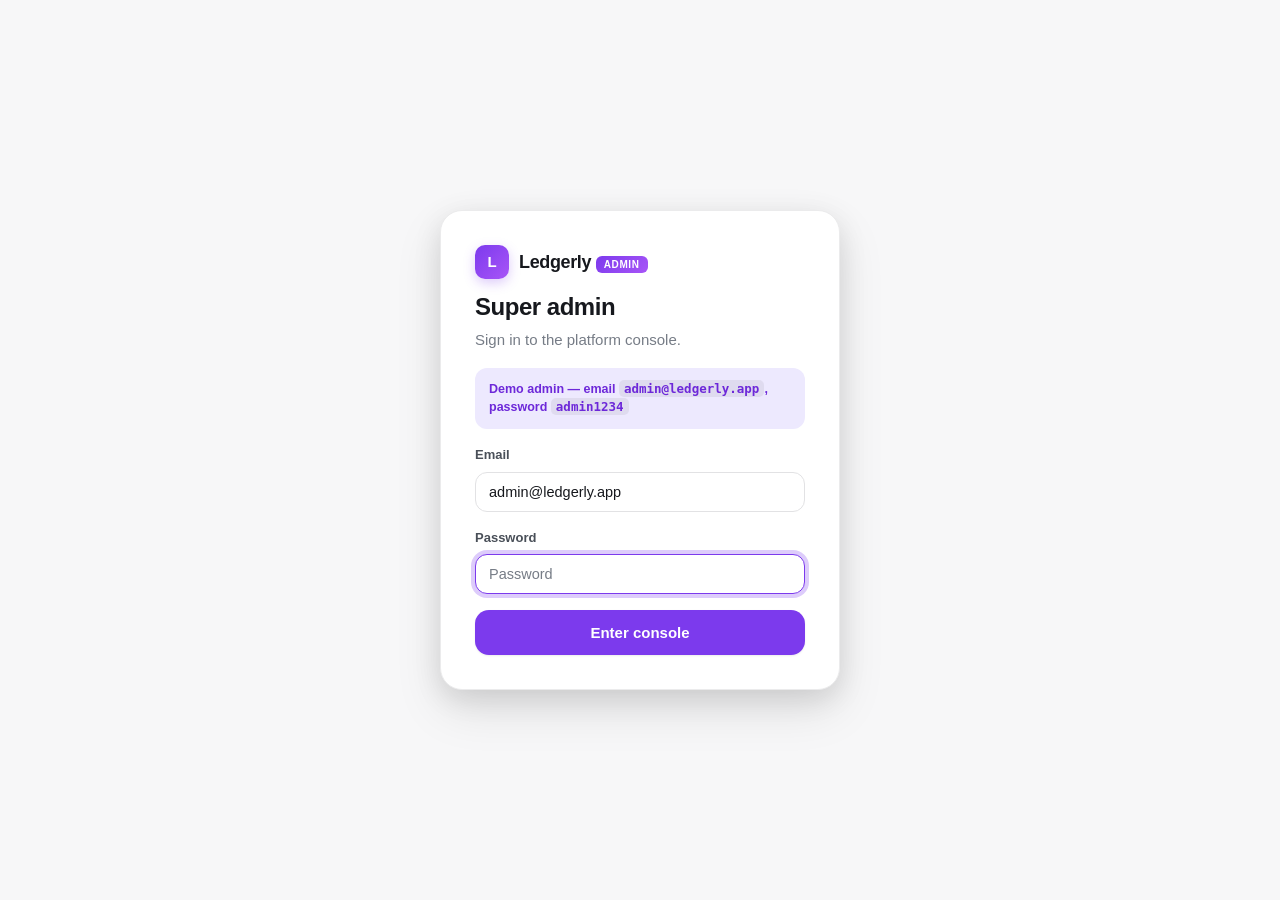
==== admin/index.html @ 5ab8bcf0 "Add subscription model, billing/payments and Super Admin console Full monetization + administration " ====
<!DOCTYPE html>
<html lang="en">
<head>
  <meta charset="UTF-8" />
  <meta name="viewport" content="width=device-width, initial-scale=1.0, viewport-fit=cover" />
  <title>Ledgerly — Admin Console</title>
  <meta name="theme-color" content="#7C3AED" />
  <meta name="robots" content="noindex" />
  <link rel="icon" href="../icons/icon.svg" type="image/svg+xml" />
  <link rel="stylesheet" href="../assets/css/app.css" />
  <link rel="stylesheet" href="../assets/css/admin.css" />
  <style>
    #splash { position: fixed; inset: 0; display: grid; place-items: center; background: var(--bg); z-index: 999; }
  </style>
</head>
<body>
  <div id="splash"><div class="spinner"></div></div>
  <div id="admin-root"></div>

  <script src="../assets/js/util.js"></script>
  <script src="../assets/js/db.js"></script>
  <script src="../assets/js/store.js"></script>
  <script src="../assets/js/billing.js"></script>
  <script src="../assets/js/charts.js"></script>
  <script src="../assets/js/admin.js"></script>
</body>
</html>
---- assets/css/app.css ----
/* ============================================================
   Ledgerly — app.css
   Design system + components. Airbnb-inspired: generous
   whitespace, soft shadows, rounded geometry, coral accent.
   Light + dark themes. Fully responsive.
   ============================================================ */

/* ---------- Tokens ---------- */
:root {
  --accent:        #FF385C;
  --accent-600:    #E01E45;
  --accent-700:    #C11338;
  --accent-soft:   #FFE8EC;
  --accent-glow:   rgba(255,56,92,0.28);

  --income:        #16A34A;
  --income-soft:   #DCFCE7;
  --expense:       #FF385C;
  --warn:          #D97706;
  --danger:        #DC2626;

  --bg:            #F7F7F8;
  --surface:       #FFFFFF;
  --surface-2:     #FBFBFC;
  --elevate:       #FFFFFF;
  --ink:           #16181D;
  --ink-2:         #494F58;
  --ink-3:         #767C86;
  --line:          #EBEBEC;
  --line-2:        #E2E2E4;
  --hover:         #F4F4F5;

  --radius-sm:     10px;
  --radius:        16px;
  --radius-lg:     22px;
  --radius-xl:     30px;

  --shadow-sm:     0 1px 2px rgba(0,0,0,.05), 0 1px 3px rgba(0,0,0,.04);
  --shadow:        0 2px 8px rgba(0,0,0,.06), 0 8px 24px rgba(0,0,0,.05);
  --shadow-lg:     0 8px 28px rgba(0,0,0,.10), 0 20px 48px rgba(0,0,0,.10);
  --shadow-pop:    0 12px 40px rgba(0,0,0,.16);

  --ff: -apple-system, BlinkMacSystemFont, 'Segoe UI', Roboto, 'Helvetica Neue', Arial, 'Inter', system-ui, sans-serif;
  --ease: cubic-bezier(.2,.8,.2,1);

  --sidebar-w: 252px;
}

:root[data-theme="dark"] {
  --accent:        #FF5A76;
  --accent-600:    #FF385C;
  --accent-soft:   #3A1720;
  --accent-glow:   rgba(255,90,118,0.30);
  --income:        #34D399;
  --income-soft:   #10291F;

  --bg:            #0E0F12;
  --surface:       #17191F;
  --surface-2:     #1C1F26;
  --elevate:       #1E2129;
  --ink:           #F3F4F6;
  --ink-2:         #B7BCC6;
  --ink-3:         #838A96;
  --line:          #262A32;
  --line-2:        #2E333C;
  --hover:         #22262E;

  --shadow-sm:     0 1px 2px rgba(0,0,0,.4);
  --shadow:        0 2px 10px rgba(0,0,0,.4), 0 12px 30px rgba(0,0,0,.35);
  --shadow-lg:     0 12px 40px rgba(0,0,0,.5);
  --shadow-pop:    0 16px 50px rgba(0,0,0,.6);
}

* , *::before, *::after { box-sizing: border-box; }
html, body { height: 100%; }
body {
  margin: 0; font-family: var(--ff); background: var(--bg); color: var(--ink);
  font-size: 15px; line-height: 1.5; -webkit-font-smoothing: antialiased;
  text-rendering: optimizeLegibility;
}
a { color: inherit; text-decoration: none; }
button { font-family: inherit; }
::selection { background: var(--accent-glow); }

/* Scrollbar */
*::-webkit-scrollbar { width: 10px; height: 10px; }
*::-webkit-scrollbar-thumb { background: var(--line-2); border-radius: 20px; border: 3px solid transparent; background-clip: content-box; }
*::-webkit-scrollbar-thumb:hover { background: var(--ink-3); background-clip: content-box; }

/* ---------- Buttons ---------- */
.btn {
  display: inline-flex; align-items: center; justify-content: center; gap: 8px;
  border: 1px solid transparent; border-radius: 12px; cursor: pointer;
  font-weight: 600; font-size: 14px; padding: 10px 16px; line-height: 1;
  transition: transform .12s var(--ease), background .16s, box-shadow .16s, border-color .16s, color .16s;
  white-space: nowrap; user-select: none;
}
.btn:active { transform: scale(.97); }
.btn--primary { background: var(--accent); color: #fff; box-shadow: 0 1px 2px rgba(0,0,0,.08); }
.btn--primary:hover { background: var(--accent-600); box-shadow: 0 6px 18px var(--accent-glow); }
.btn--ghost { background: transparent; color: var(--ink); border-color: var(--line-2); }
.btn--ghost:hover { background: var(--hover); border-color: var(--ink-3); }
.btn--subtle { background: var(--hover); color: var(--ink); }
.btn--subtle:hover { background: var(--line); }
.btn--danger { background: transparent; color: var(--danger); border-color: color-mix(in srgb, var(--danger) 40%, transparent); }
.btn--danger:hover { background: color-mix(in srgb, var(--danger) 10%, transparent); }
.btn--sm { padding: 7px 12px; font-size: 13px; border-radius: 10px; }
.btn--lg { padding: 14px 22px; font-size: 15px; border-radius: 14px; }
.btn--block { width: 100%; }
.btn--icon { padding: 9px; width: 38px; height: 38px; border-radius: 11px; }
.btn:disabled { opacity: .5; cursor: not-allowed; }

.iconbtn {
  display: inline-flex; align-items: center; justify-content: center;
  width: 38px; height: 38px; border-radius: 11px; border: 1px solid var(--line-2);
  background: var(--surface); color: var(--ink-2); cursor: pointer; transition: .15s var(--ease);
}
.iconbtn:hover { background: var(--hover); color: var(--ink); }

/* ---------- Forms ---------- */
.field { margin-bottom: 16px; }
.field > label, .lbl { display: block; font-size: 13px; font-weight: 600; color: var(--ink-2); margin-bottom: 7px; }
.input, .select, textarea.input {
  width: 100%; padding: 11px 13px; border: 1px solid var(--line-2); border-radius: 12px;
  background: var(--surface); color: var(--ink); font-size: 14.5px; font-family: inherit;
  transition: border-color .15s, box-shadow .15s; outline: none;
}
.input:focus, .select:focus, textarea.input:focus {
  border-color: var(--accent); box-shadow: 0 0 0 4px var(--accent-glow);
}
.input::placeholder { color: var(--ink-3); }
textarea.input { resize: vertical; min-height: 78px; }
.select {
  appearance: none; -webkit-appearance: none;
  background-image: url("data:image/svg+xml,%3Csvg xmlns='http://www.w3.org/2000/svg' width='12' height='8' viewBox='0 0 12 8'%3E%3Cpath d='M1 1l5 5 5-5' stroke='%23767C86' stroke-width='1.8' fill='none' stroke-linecap='round'/%3E%3C/svg%3E");
  background-repeat: no-repeat; background-position: right 14px center; padding-right: 36px;
}
.input-group { position: relative; }
.input-group .prefix { position: absolute; left: 13px; top: 50%; transform: translateY(-50%); color: var(--ink-3); font-weight: 600; pointer-events: none; }
.input-group .input { padding-left: 30px; }
.hint { font-size: 12.5px; color: var(--ink-3); margin-top: 6px; }
.field-err { color: var(--danger); font-size: 12.5px; margin-top: 6px; }
.grid-2 { display: grid; grid-template-columns: 1fr 1fr; gap: 14px; }
.grid-3 { display: grid; grid-template-columns: 1fr 1fr 1fr; gap: 14px; }

/* Segmented control */
.segment { display: inline-flex; background: var(--hover); border-radius: 12px; padding: 4px; gap: 4px; }
.segment button {
  border: 0; background: transparent; color: var(--ink-2); font-weight: 600; font-size: 13.5px;
  padding: 8px 16px; border-radius: 9px; cursor: pointer; transition: .15s var(--ease);
}
.segment button.is-active { background: var(--surface); color: var(--ink); box-shadow: var(--shadow-sm); }

/* Toggle */
.toggle { position: relative; width: 44px; height: 26px; flex: none; }
.toggle input { opacity: 0; width: 100%; height: 100%; margin: 0; cursor: pointer; }
.toggle .track { position: absolute; inset: 0; background: var(--line-2); border-radius: 20px; transition: .2s; pointer-events: none; }
.toggle .knob { position: absolute; top: 3px; left: 3px; width: 20px; height: 20px; background: #fff; border-radius: 50%; transition: .2s var(--ease); box-shadow: 0 1px 3px rgba(0,0,0,.25); pointer-events: none; }
.toggle input:checked ~ .track { background: var(--accent); }
.toggle input:checked ~ .knob { transform: translateX(18px); }

/* Chips */
.chip {
  display: inline-flex; align-items: center; gap: 6px; padding: 5px 11px; border-radius: 999px;
  background: var(--hover); font-size: 12.5px; font-weight: 600; color: var(--ink-2);
}
.chip--accent { background: var(--accent-soft); color: var(--accent-600); }
.chip--income { background: var(--income-soft); color: var(--income); }
.chip--sm { padding: 3px 8px; font-size: 11.5px; }

/* ---------- Cards ---------- */
.card {
  background: var(--surface); border: 1px solid var(--line); border-radius: var(--radius);
  box-shadow: var(--shadow-sm);
}
.card--pad { padding: 20px; }
.card__head { display: flex; align-items: center; justify-content: space-between; margin-bottom: 16px; gap: 12px; }
.card__title { font-size: 15px; font-weight: 700; letter-spacing: -.01em; }
.card__sub { font-size: 12.5px; color: var(--ink-3); font-weight: 500; }

/* ---------- App shell ---------- */
.app { display: grid; grid-template-columns: var(--sidebar-w) 1fr; min-height: 100vh; }
.sidebar {
  position: sticky; top: 0; height: 100vh; background: var(--surface);
  border-right: 1px solid var(--line); display: flex; flex-direction: column;
  padding: 18px 14px; gap: 4px; z-index: 40;
}
.brand { display: flex; align-items: center; gap: 10px; padding: 6px 8px 16px; }
.brand__logo {
  width: 34px; height: 34px; border-radius: 10px; background: linear-gradient(135deg, var(--accent), #FF7A5C);
  display: grid; place-items: center; color: #fff; font-weight: 800; box-shadow: 0 4px 12px var(--accent-glow);
}
.brand__name { font-weight: 800; font-size: 18px; letter-spacing: -.02em; }

.ws-switch {
  display: flex; align-items: center; gap: 10px; padding: 9px 10px; border-radius: 12px;
  border: 1px solid var(--line-2); background: var(--surface-2); cursor: pointer; margin-bottom: 8px;
  transition: .15s;
}
.ws-switch:hover { background: var(--hover); }
.ws-switch__ava { width: 30px; height: 30px; border-radius: 8px; background: var(--accent-soft); color: var(--accent-600); display: grid; place-items: center; font-weight: 800; font-size: 13px; flex: none; }
.ws-switch__name { font-weight: 700; font-size: 13.5px; overflow: hidden; text-overflow: ellipsis; white-space: nowrap; }
.ws-switch__meta { font-size: 11.5px; color: var(--ink-3); }

.nav { display: flex; flex-direction: column; gap: 2px; margin-top: 6px; }
.nav__section { font-size: 11px; font-weight: 700; text-transform: uppercase; letter-spacing: .07em; color: var(--ink-3); padding: 14px 10px 6px; }
.nav__item {
  display: flex; align-items: center; gap: 11px; padding: 9px 11px; border-radius: 11px;
  color: var(--ink-2); font-weight: 600; font-size: 14px; cursor: pointer; transition: .13s var(--ease);
  position: relative;
}
.nav__item:hover { background: var(--hover); color: var(--ink); }
.nav__item.is-active { background: var(--accent-soft); color: var(--accent-600); }
.nav__item .ic { width: 20px; text-align: center; font-size: 17px; flex: none; }
.nav__badge { margin-left: auto; background: var(--accent); color: #fff; font-size: 11px; font-weight: 700; border-radius: 999px; padding: 1px 7px; }
.nav__spacer { flex: 1; }

.user-card {
  display: flex; align-items: center; gap: 10px; padding: 9px 10px; border-radius: 12px;
  border: 1px solid var(--line); margin-top: 6px; cursor: pointer;
}
.user-card:hover { background: var(--hover); }
.ava { width: 32px; height: 32px; border-radius: 50%; background: linear-gradient(135deg,#6366F1,#EC4899); color: #fff; display: grid; place-items: center; font-weight: 700; font-size: 13px; flex: none; }

/* Main */
.main { min-width: 0; display: flex; flex-direction: column; }
.topbar {
  position: sticky; top: 0; z-index: 30; background: color-mix(in srgb, var(--bg) 82%, transparent);
  backdrop-filter: saturate(1.4) blur(12px); -webkit-backdrop-filter: saturate(1.4) blur(12px);
  border-bottom: 1px solid var(--line); padding: 14px 26px;
  display: flex; align-items: center; gap: 16px;
}
.topbar__title { font-size: 21px; font-weight: 800; letter-spacing: -.02em; }
.topbar__sub { font-size: 13px; color: var(--ink-3); margin-top: 1px; }
.topbar__spacer { flex: 1; }
.hamburger { display: none; }

.content { padding: 26px; max-width: 1240px; width: 100%; margin: 0 auto; }
.page-enter { animation: pageIn .4s var(--ease) both; }
@keyframes pageIn { from { opacity: 0; transform: translateY(8px); } to { opacity: 1; transform: none; } }

/* ---------- Stat cards ---------- */
.stats { display: grid; grid-template-columns: repeat(4, 1fr); gap: 16px; }
.stat {
  background: var(--surface); border: 1px solid var(--line); border-radius: var(--radius);
  padding: 18px; box-shadow: var(--shadow-sm); position: relative; overflow: hidden;
}
.stat__ic { width: 40px; height: 40px; border-radius: 11px; display: grid; place-items: center; font-size: 20px; margin-bottom: 14px; }
.stat__label { font-size: 12.5px; color: var(--ink-3); font-weight: 600; }
.stat__value { font-size: 26px; font-weight: 800; letter-spacing: -.02em; margin-top: 3px; }
.stat__delta { font-size: 12.5px; font-weight: 600; margin-top: 8px; display: inline-flex; align-items: center; gap: 4px; }
.stat__delta--up { color: var(--income); }
.stat__delta--down { color: var(--danger); }
.delta-neutral { color: var(--ink-3); }

/* ---------- Layout grids ---------- */
.dash-grid { display: grid; grid-template-columns: 1fr 340px; gap: 16px; margin-top: 16px; }
.dash-grid--full { grid-template-columns: 1fr; }
.two-col { display: grid; grid-template-columns: 1fr 1fr; gap: 16px; }
.stack { display: flex; flex-direction: column; gap: 16px; }

/* ---------- Transactions list ---------- */
.txn-row {
  display: grid; grid-template-columns: 42px 1fr auto; align-items: center; gap: 14px;
  padding: 13px 8px; border-radius: 12px; cursor: pointer; transition: background .12s;
}
.txn-row:hover { background: var(--hover); }
.txn-ic { width: 42px; height: 42px; border-radius: 12px; display: grid; place-items: center; font-size: 19px; flex: none; }
.txn-main { min-width: 0; }
.txn-vendor { font-weight: 650; font-size: 14.5px; overflow: hidden; text-overflow: ellipsis; white-space: nowrap; }
.txn-meta { font-size: 12.5px; color: var(--ink-3); display: flex; gap: 8px; align-items: center; margin-top: 2px; }
.txn-dot { width: 3px; height: 3px; border-radius: 50%; background: var(--ink-3); }
.txn-amt { font-weight: 750; font-size: 15px; text-align: right; white-space: nowrap; }
.txn-amt--income { color: var(--income); }
.txn-sub { font-size: 11.5px; color: var(--ink-3); text-align: right; margin-top: 1px; }
.list-divider { height: 1px; background: var(--line); margin: 0 8px; }
.day-header { font-size: 12.5px; font-weight: 700; color: var(--ink-3); padding: 16px 8px 6px; text-transform: uppercase; letter-spacing: .04em; display:flex; justify-content: space-between; }

/* Category legend */
.legend { display: flex; flex-direction: column; gap: 3px; margin-top: 8px; }
.legend__item { display: flex; align-items: center; gap: 10px; padding: 7px 6px; border-radius: 9px; font-size: 13.5px; transition: background .12s; }
.legend__item:hover { background: var(--hover); }
.legend__swatch { width: 10px; height: 10px; border-radius: 3px; flex: none; }
.legend__name { flex: 1; overflow: hidden; text-overflow: ellipsis; white-space: nowrap; font-weight: 600; }
.legend__val { font-weight: 700; }
.legend__pct { font-size: 11.5px; color: var(--ink-3); width: 42px; text-align: right; }

/* Budget bars */
.budget-item { padding: 12px 0; }
.budget-item + .budget-item { border-top: 1px solid var(--line); }
.budget-top { display: flex; align-items: center; justify-content: space-between; margin-bottom: 8px; }
.budget-name { font-weight: 650; font-size: 14px; display: flex; align-items: center; gap: 8px; }
.progress { height: 8px; border-radius: 20px; background: var(--hover); overflow: hidden; }
.progress__bar { height: 100%; border-radius: 20px; transition: width .5s var(--ease); }
.progress__bar--over { background: var(--danger) !important; }

/* ---------- Charts ---------- */
.chart { display: block; overflow: visible; }
.chart .grid { stroke: var(--line); stroke-width: 1; }
.chart .axis { fill: var(--ink-3); font-size: 10.5px; font-weight: 600; }
.chart .axis--x { font-size: 10.5px; }
.donut__seg { transition: opacity .18s, transform .18s var(--ease); transform-origin: center; cursor: pointer; }
.donut__seg:hover { opacity: .82; }
.donut__center { fill: var(--ink); font-size: 22px; font-weight: 800; }
.donut__sub { fill: var(--ink-3); font-size: 11px; font-weight: 600; }
.bar { transition: opacity .15s; }
.bar--income { fill: var(--income); }
.bar--expense { fill: var(--accent); }
.bar:hover { opacity: .8; }
.area__line { stroke: var(--accent); stroke-width: 2.5; stroke-linecap: round; stroke-linejoin: round; }
.spark__line { stroke-width: 2; stroke-linecap: round; stroke-linejoin: round; fill: none; }
.chart-legend { display: flex; gap: 16px; justify-content: center; margin-top: 8px; font-size: 12.5px; color: var(--ink-2); font-weight: 600; }
.chart-legend span { display: inline-flex; align-items: center; gap: 6px; }
.dotm { width: 9px; height: 9px; border-radius: 3px; }

/* ---------- Table ---------- */
.tbl-wrap { overflow-x: auto; }
table.tbl { width: 100%; border-collapse: collapse; font-size: 14px; }
table.tbl th { text-align: left; font-size: 12px; text-transform: uppercase; letter-spacing: .04em; color: var(--ink-3); font-weight: 700; padding: 10px 12px; border-bottom: 1px solid var(--line-2); white-space: nowrap; }
table.tbl td { padding: 12px; border-bottom: 1px solid var(--line); }
table.tbl tr:hover td { background: var(--hover); }
table.tbl .num { text-align: right; font-variant-numeric: tabular-nums; font-weight: 650; }

/* ---------- Modal ---------- */
.modal-overlay {
  position: fixed; inset: 0; background: rgba(10,12,16,.44); backdrop-filter: blur(3px);
  display: flex; align-items: center; justify-content: center; z-index: 100; padding: 20px;
  opacity: 0; transition: opacity .2s;
}
.modal-overlay.is-open { opacity: 1; }
.modal {
  background: var(--surface); border-radius: var(--radius-lg); width: 100%; max-width: 520px;
  max-height: 92vh; overflow-y: auto; box-shadow: var(--shadow-pop); border: 1px solid var(--line);
  transform: translateY(14px) scale(.98); transition: transform .24s var(--ease);
}
.modal-overlay.is-open .modal { transform: none; }
.modal--wide { max-width: 720px; }
.modal__head { display: flex; align-items: center; justify-content: space-between; padding: 20px 22px; border-bottom: 1px solid var(--line); position: sticky; top: 0; background: var(--surface); z-index: 2; border-radius: var(--radius-lg) var(--radius-lg) 0 0; }
.modal__title { font-size: 18px; font-weight: 800; letter-spacing: -.01em; }
.modal__body { padding: 22px; }
.modal__foot { padding: 16px 22px; border-top: 1px solid var(--line); display: flex; gap: 10px; justify-content: flex-end; position: sticky; bottom: 0; background: var(--surface); border-radius: 0 0 var(--radius-lg) var(--radius-lg); }
.modal__x { border: 0; background: var(--hover); width: 34px; height: 34px; border-radius: 10px; cursor: pointer; color: var(--ink-2); font-size: 18px; display: grid; place-items: center; }
.modal__x:hover { background: var(--line); }

/* ---------- Category / icon picker ---------- */
.cat-picker { display: grid; grid-template-columns: repeat(auto-fill, minmax(84px, 1fr)); gap: 8px; max-height: 240px; overflow-y: auto; padding: 2px; }
.cat-opt { display: flex; flex-direction: column; align-items: center; gap: 6px; padding: 10px 6px; border-radius: 12px; border: 1.5px solid var(--line-2); cursor: pointer; transition: .13s; text-align: center; }
.cat-opt:hover { border-color: var(--ink-3); background: var(--hover); }
.cat-opt.is-sel { border-color: var(--accent); background: var(--accent-soft); }
.cat-opt__ic { font-size: 22px; }
.cat-opt__name { font-size: 11px; font-weight: 600; color: var(--ink-2); line-height: 1.2; }
.icon-grid { display: grid; grid-template-columns: repeat(8, 1fr); gap: 6px; }
.icon-grid button { border: 1.5px solid transparent; background: var(--hover); border-radius: 10px; font-size: 20px; padding: 8px; cursor: pointer; }
.icon-grid button.is-sel { border-color: var(--accent); background: var(--accent-soft); }
.color-grid { display: flex; flex-wrap: wrap; gap: 8px; }
.color-dot { width: 30px; height: 30px; border-radius: 9px; cursor: pointer; border: 2px solid transparent; }
.color-dot.is-sel { border-color: var(--ink); box-shadow: 0 0 0 2px var(--surface) inset; }

/* Receipt drop */
.drop {
  border: 2px dashed var(--line-2); border-radius: 14px; padding: 22px; text-align: center;
  cursor: pointer; transition: .15s; color: var(--ink-3);
}
.drop:hover, .drop.is-drag { border-color: var(--accent); background: var(--accent-soft); color: var(--accent-600); }
.receipt-thumb { position: relative; border-radius: 12px; overflow: hidden; border: 1px solid var(--line); }
.receipt-thumb img { display: block; width: 100%; max-height: 260px; object-fit: contain; background: var(--surface-2); }
.receipt-thumb .rm { position: absolute; top: 8px; right: 8px; background: rgba(0,0,0,.6); color: #fff; border: 0; border-radius: 8px; width: 30px; height: 30px; cursor: pointer; }

/* ---------- Empty / misc ---------- */
.empty { text-align: center; padding: 48px 20px; color: var(--ink-3); }
.empty__ic { font-size: 46px; margin-bottom: 12px; }
.empty__title { font-size: 16px; font-weight: 700; color: var(--ink-2); margin-bottom: 6px; }
.muted { color: var(--ink-3); }
.tabular { font-variant-numeric: tabular-nums; }
.row { display: flex; align-items: center; gap: 10px; }
.wrap { flex-wrap: wrap; }
.spacer { flex: 1; }
.pill-tabs { display: flex; gap: 4px; flex-wrap: wrap; }

/* Filter bar */
.filterbar { display: flex; gap: 10px; align-items: center; flex-wrap: wrap; margin-bottom: 16px; }
.filterbar .input, .filterbar .select { width: auto; }
.search-input { position: relative; flex: 1; min-width: 180px; }
.search-input .input { padding-left: 38px; }
.search-input .si { position: absolute; left: 13px; top: 50%; transform: translateY(-50%); color: var(--ink-3); }

/* Toasts */
.toast-wrap { position: fixed; bottom: 22px; left: 50%; transform: translateX(-50%); z-index: 200; display: flex; flex-direction: column; gap: 10px; align-items: center; }
.toast {
  display: flex; align-items: center; gap: 10px; background: var(--ink); color: #fff;
  padding: 12px 18px; border-radius: 12px; box-shadow: var(--shadow-lg); font-weight: 600; font-size: 13.5px;
  opacity: 0; transform: translateY(12px); transition: .3s var(--ease); max-width: 90vw;
}
.toast.is-in { opacity: 1; transform: none; }
.toast__dot { width: 8px; height: 8px; border-radius: 50%; background: var(--income); flex: none; }
.toast--error .toast__dot { background: var(--danger); }
.toast--info .toast__dot { background: var(--accent); }

/* FAB (mobile add) */
.fab {
  display: none; position: fixed; bottom: 22px; right: 22px; z-index: 45;
  width: 58px; height: 58px; border-radius: 50%; background: var(--accent); color: #fff; border: 0;
  font-size: 28px; box-shadow: 0 10px 30px var(--accent-glow); cursor: pointer;
}

/* Dropdown menu */
.menu { position: absolute; background: var(--surface); border: 1px solid var(--line); border-radius: 14px; box-shadow: var(--shadow-pop); padding: 6px; min-width: 200px; z-index: 120; }
.menu__item { display: flex; align-items: center; gap: 10px; padding: 9px 11px; border-radius: 9px; cursor: pointer; font-size: 14px; font-weight: 600; color: var(--ink-2); }
.menu__item:hover { background: var(--hover); color: var(--ink); }
.menu__sep { height: 1px; background: var(--line); margin: 5px 6px; }

/* Loading */
.spinner { width: 22px; height: 22px; border: 2.5px solid var(--line-2); border-top-color: var(--accent); border-radius: 50%; animation: spin .7s linear infinite; }
@keyframes spin { to { transform: rotate(360deg); } }
.loading-screen { position: fixed; inset: 0; display: grid; place-items: center; background: var(--bg); z-index: 500; }

/* ---------- Responsive ---------- */
@media (max-width: 960px) {
  .app { grid-template-columns: 1fr; }
  .sidebar {
    position: fixed; top: 0; left: 0; width: 280px; transform: translateX(-100%);
    transition: transform .28s var(--ease); box-shadow: var(--shadow-lg);
  }
  .sidebar.is-open { transform: none; }
  .scrim { display: none; position: fixed; inset: 0; background: rgba(0,0,0,.4); z-index: 39; }
  .scrim.is-open { display: block; }
  .hamburger { display: inline-flex; }
  .fab { display: grid; place-items: center; }
  .dash-grid { grid-template-columns: 1fr; }
  .stats { grid-template-columns: 1fr 1fr; }
  .two-col { grid-template-columns: 1fr; }
}
@media (max-width: 620px) {
  .content { padding: 16px; }
  .topbar { padding: 12px 16px; }
  .topbar__title { font-size: 18px; }
  .stats { grid-template-columns: 1fr 1fr; gap: 12px; }
  .stat__value { font-size: 22px; }
  .grid-2, .grid-3 { grid-template-columns: 1fr; }
  .modal__foot { flex-direction: column-reverse; }
  .modal__foot .btn { width: 100%; }
  .hide-sm { display: none !important; }
}
/* ---------- Auth ---------- */
.auth { display: grid; grid-template-columns: 1fr 1fr; min-height: 100vh; }
.auth__aside {
  background: linear-gradient(150deg, #FF385C 0%, #E01E45 42%, #B01238 100%);
  color: #fff; padding: 48px 56px; display: flex; flex-direction: column; position: relative; overflow: hidden;
}
.auth__aside::before { content: ''; position: absolute; width: 460px; height: 460px; border-radius: 50%; background: rgba(255,255,255,.10); top: -140px; right: -140px; }
.auth__aside::after { content: ''; position: absolute; width: 320px; height: 320px; border-radius: 50%; background: rgba(255,255,255,.08); bottom: -120px; left: -80px; }
.auth__brand { display: flex; align-items: center; gap: 12px; font-size: 22px; font-weight: 800; letter-spacing: -.02em; position: relative; z-index: 1; }
.auth__brand .brand__logo { background: rgba(255,255,255,.2); box-shadow: none; }
.auth__pitch { margin-top: auto; margin-bottom: auto; position: relative; z-index: 1; }
.auth__pitch h1 { font-size: 40px; line-height: 1.1; font-weight: 800; letter-spacing: -.03em; }
.auth__pitch p { font-size: 16px; margin-top: 18px; max-width: 420px; color: rgba(255,255,255,.9); line-height: 1.55; }
.auth__feats { list-style: none; padding: 0; margin: 28px 0 0; display: flex; flex-direction: column; gap: 12px; }
.auth__feats li { font-size: 15.5px; font-weight: 600; }
.auth__foot { position: relative; z-index: 1; font-size: 13px; color: rgba(255,255,255,.75); }
.auth__main { display: grid; place-items: center; padding: 40px 24px; position: relative; background: var(--bg); }
.auth__box { width: 100%; max-width: 400px; }
.auth__box h2 { font-size: 27px; font-weight: 800; letter-spacing: -.02em; }
.auth__alt { text-align: center; margin-top: 20px; font-size: 14px; color: var(--ink-3); }
.auth__alt a { color: var(--accent); font-weight: 700; }
@media (max-width: 900px) { .auth { grid-template-columns: 1fr; } .auth__aside { display: none; } }

@media print {
  .sidebar, .topbar, .fab, .no-print { display: none !important; }
  .app { display: block; }
  .content { max-width: none; padding: 0; }
  body { background: #fff; }
  .card { box-shadow: none; border-color: #ddd; break-inside: avoid; }
}
---- assets/css/admin.css ----
/* ============================================================
   Ledgerly — admin.css
   Super Admin console. Reuses app.css; re-themes to purple and
   adds a few admin-only bits.
   ============================================================ */
:root {
  --accent:#7C3AED; --accent-600:#6D28D9; --accent-700:#5B21B6;
  --accent-soft:#EDE9FE; --accent-glow:rgba(124,58,237,.26);
}
:root[data-theme="dark"] {
  --accent:#A78BFA; --accent-600:#8B5CF6; --accent-soft:#2A2140; --accent-glow:rgba(167,139,250,.3);
}
.brand__logo { background: linear-gradient(135deg,#7C3AED,#A855F7) !important; box-shadow: 0 4px 12px var(--accent-glow) !important; }
.admin-tag { font-size:10px; font-weight:800; letter-spacing:.06em; text-transform:uppercase; color:#fff; background:linear-gradient(135deg,#7C3AED,#A855F7); padding:3px 8px; border-radius:6px; }

/* status pills */
.pill { display:inline-flex; align-items:center; gap:6px; padding:3px 10px; border-radius:999px; font-size:12px; font-weight:700; }
.pill--green { background:var(--income-soft); color:var(--income); }
.pill--amber { background:#FEF3C7; color:#B45309; }
.pill--red { background:#FEE2E2; color:#DC2626; }
.pill--grey { background:var(--hover); color:var(--ink-3); }
.pill--purple { background:var(--accent-soft); color:var(--accent-600); }
:root[data-theme="dark"] .pill--amber { background:#3A2E14; color:#FCD34D; }
:root[data-theme="dark"] .pill--red { background:#3A1A1A; color:#F87171; }

.admin-login { min-height:100vh; display:grid; place-items:center; padding:24px; }
.admin-login__box { width:100%; max-width:400px; background:var(--surface); border:1px solid var(--line); border-radius:22px; padding:34px; box-shadow:var(--shadow-lg); }
.admin-login__box h2 { margin:0; font-size:24px; font-weight:850; letter-spacing:-.02em; }
.cred-hint { background:var(--accent-soft); color:var(--accent-600); border-radius:12px; padding:12px 14px; font-size:12.5px; margin:16px 0; font-weight:600; }
.cred-hint code { background:rgba(0,0,0,.06); padding:1px 5px; border-radius:5px; }

.row-actions { display:flex; gap:6px; justify-content:flex-end; flex-wrap:wrap; }
table.tbl td .ava { width:30px; height:30px; font-size:12px; }
.kv { display:flex; justify-content:space-between; padding:8px 0; border-bottom:1px solid var(--line); font-size:14px; }
.kv:last-child { border-bottom:0; }
.kv span:first-child { color:var(--ink-3); }
.kv span:last-child { font-weight:700; }
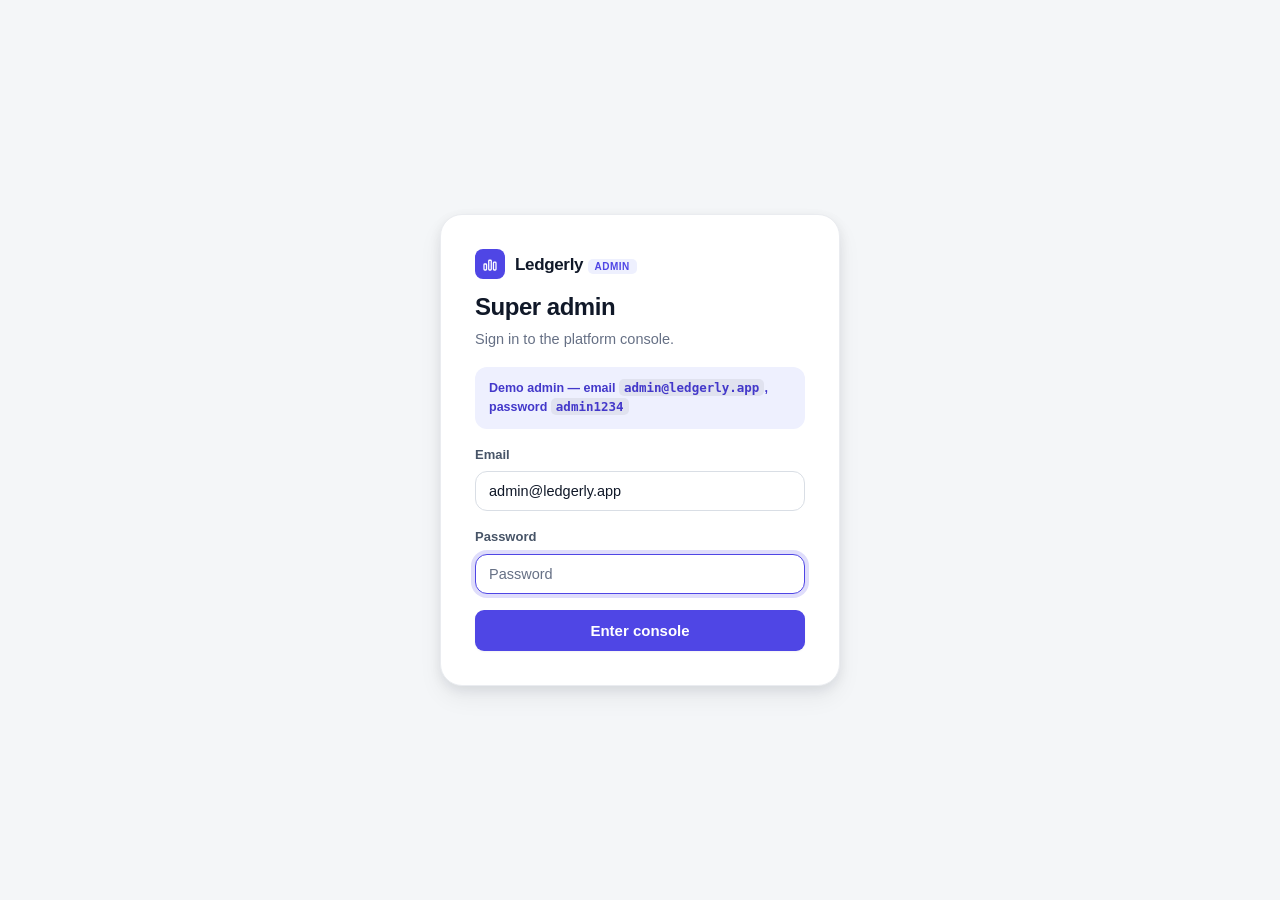
==== commit 13ef54f6: "Redesign UI: clean, professional business look (icons + palette) Replace the playful coral/emoji sty" ====
--- a/admin/index.html
+++ b/admin/index.html
@@ -18,6 +18,7 @@
   <div id="admin-root"></div>
 
   <script src="../assets/js/util.js"></script>
+  <script src="../assets/js/icons.js"></script>
   <script src="../assets/js/db.js"></script>
   <script src="../assets/js/store.js"></script>
   <script src="../assets/js/billing.js"></script>
--- a/assets/css/app.css
+++ b/assets/css/app.css
@@ -1,86 +1,97 @@
 /* ============================================================
    Ledgerly — app.css
-   Design system + components. Airbnb-inspired: generous
-   whitespace, soft shadows, rounded geometry, coral accent.
+   Design system + components. Clean, professional, business-
+   grade: neutral slate palette, one confident blue accent,
+   hairline borders, quiet shadows, restrained geometry.
    Light + dark themes. Fully responsive.
    ============================================================ */
 
 /* ---------- Tokens ---------- */
 :root {
-  --accent:        #FF385C;
-  --accent-600:    #E01E45;
-  --accent-700:    #C11338;
-  --accent-soft:   #FFE8EC;
-  --accent-glow:   rgba(255,56,92,0.28);
-
-  --income:        #16A34A;
-  --income-soft:   #DCFCE7;
-  --expense:       #FF385C;
-  --warn:          #D97706;
-  --danger:        #DC2626;
-
-  --bg:            #F7F7F8;
+  --accent:        #2563EB;   /* blue-600 */
+  --accent-600:    #1D4ED8;
+  --accent-700:    #1E40AF;
+  --accent-soft:   #EFF4FE;
+  --accent-glow:   rgba(37,99,235,0.18);
+
+  --income:        #059669;   /* emerald-600 */
+  --income-soft:   #ECFDF5;
+  --expense:       #B42318;
+  --warn:          #B54708;
+  --warn-soft:     #FFFAEB;
+  --danger:        #D92D20;
+
+  --bg:            #F4F6F8;
   --surface:       #FFFFFF;
-  --surface-2:     #FBFBFC;
+  --surface-2:     #F9FAFB;
   --elevate:       #FFFFFF;
-  --ink:           #16181D;
-  --ink-2:         #494F58;
-  --ink-3:         #767C86;
-  --line:          #EBEBEC;
-  --line-2:        #E2E2E4;
-  --hover:         #F4F4F5;
-
-  --radius-sm:     10px;
-  --radius:        16px;
-  --radius-lg:     22px;
-  --radius-xl:     30px;
-
-  --shadow-sm:     0 1px 2px rgba(0,0,0,.05), 0 1px 3px rgba(0,0,0,.04);
-  --shadow:        0 2px 8px rgba(0,0,0,.06), 0 8px 24px rgba(0,0,0,.05);
-  --shadow-lg:     0 8px 28px rgba(0,0,0,.10), 0 20px 48px rgba(0,0,0,.10);
-  --shadow-pop:    0 12px 40px rgba(0,0,0,.16);
-
-  --ff: -apple-system, BlinkMacSystemFont, 'Segoe UI', Roboto, 'Helvetica Neue', Arial, 'Inter', system-ui, sans-serif;
-  --ease: cubic-bezier(.2,.8,.2,1);
-
-  --sidebar-w: 252px;
+  --ink:           #101828;   /* slate-900 */
+  --ink-2:         #475467;   /* slate-600 */
+  --ink-3:         #667085;   /* slate-500 */
+  --line:          #EAECF0;
+  --line-2:        #D9DEE5;
+  --hover:         #F2F4F7;
+
+  --radius-sm:     6px;
+  --radius:        10px;
+  --radius-lg:     12px;
+  --radius-xl:     16px;
+
+  --shadow-sm:     0 1px 2px rgba(16,24,40,.05);
+  --shadow:        0 1px 2px rgba(16,24,40,.06), 0 1px 3px rgba(16,24,40,.05);
+  --shadow-lg:     0 4px 12px rgba(16,24,40,.08), 0 12px 24px rgba(16,24,40,.06);
+  --shadow-pop:    0 8px 28px rgba(16,24,40,.14);
+
+  --ff: 'Inter', -apple-system, BlinkMacSystemFont, 'Segoe UI', Roboto, 'Helvetica Neue', Arial, system-ui, sans-serif;
+  --ease: cubic-bezier(.2,.7,.3,1);
+
+  --sidebar-w: 244px;
 }
 
 :root[data-theme="dark"] {
-  --accent:        #FF5A76;
-  --accent-600:    #FF385C;
-  --accent-soft:   #3A1720;
-  --accent-glow:   rgba(255,90,118,0.30);
+  --accent:        #3B82F6;
+  --accent-600:    #2563EB;
+  --accent-700:    #1D4ED8;
+  --accent-soft:   #172033;
+  --accent-glow:   rgba(59,130,246,0.24);
   --income:        #34D399;
-  --income-soft:   #10291F;
-
-  --bg:            #0E0F12;
-  --surface:       #17191F;
-  --surface-2:     #1C1F26;
-  --elevate:       #1E2129;
-  --ink:           #F3F4F6;
-  --ink-2:         #B7BCC6;
-  --ink-3:         #838A96;
-  --line:          #262A32;
-  --line-2:        #2E333C;
-  --hover:         #22262E;
+  --income-soft:   #0C2620;
+  --expense:       #F97066;
+  --warn:          #F0A54B;
+  --warn-soft:     #2A2113;
+  --danger:        #F97066;
+
+  --bg:            #0B0F17;
+  --surface:       #111725;
+  --surface-2:     #0F1420;
+  --elevate:       #161D2C;
+  --ink:           #ECEFF4;
+  --ink-2:         #A3ADBE;
+  --ink-3:         #7A8598;
+  --line:          #212938;
+  --line-2:        #2C3546;
+  --hover:         #1A2130;
 
   --shadow-sm:     0 1px 2px rgba(0,0,0,.4);
-  --shadow:        0 2px 10px rgba(0,0,0,.4), 0 12px 30px rgba(0,0,0,.35);
-  --shadow-lg:     0 12px 40px rgba(0,0,0,.5);
-  --shadow-pop:    0 16px 50px rgba(0,0,0,.6);
+  --shadow:        0 1px 3px rgba(0,0,0,.4);
+  --shadow-lg:     0 8px 24px rgba(0,0,0,.5);
+  --shadow-pop:    0 12px 36px rgba(0,0,0,.6);
 }
 
 * , *::before, *::after { box-sizing: border-box; }
 html, body { height: 100%; }
 body {
   margin: 0; font-family: var(--ff); background: var(--bg); color: var(--ink);
-  font-size: 15px; line-height: 1.5; -webkit-font-smoothing: antialiased;
+  font-size: 14.5px; line-height: 1.5; -webkit-font-smoothing: antialiased;
   text-rendering: optimizeLegibility;
 }
 a { color: inherit; text-decoration: none; }
 button { font-family: inherit; }
 ::selection { background: var(--accent-glow); }
+
+/* Icons */
+.ic-svg { display: inline-block; vertical-align: middle; flex: none; }
+.nav__item .ic-svg, .btn .ic-svg { stroke-width: 1.7; }
 
 /* Scrollbar */
 *::-webkit-scrollbar { width: 10px; height: 10px; }
@@ -90,29 +101,29 @@
 /* ---------- Buttons ---------- */
 .btn {
   display: inline-flex; align-items: center; justify-content: center; gap: 8px;
-  border: 1px solid transparent; border-radius: 12px; cursor: pointer;
-  font-weight: 600; font-size: 14px; padding: 10px 16px; line-height: 1;
+  border: 1px solid transparent; border-radius: 8px; cursor: pointer;
+  font-weight: 600; font-size: 14px; padding: 9px 15px; line-height: 1;
   transition: transform .12s var(--ease), background .16s, box-shadow .16s, border-color .16s, color .16s;
   white-space: nowrap; user-select: none;
 }
 .btn:active { transform: scale(.97); }
-.btn--primary { background: var(--accent); color: #fff; box-shadow: 0 1px 2px rgba(0,0,0,.08); }
-.btn--primary:hover { background: var(--accent-600); box-shadow: 0 6px 18px var(--accent-glow); }
+.btn--primary { background: var(--accent); color: #fff; box-shadow: var(--shadow-sm); }
+.btn--primary:hover { background: var(--accent-600); }
 .btn--ghost { background: transparent; color: var(--ink); border-color: var(--line-2); }
 .btn--ghost:hover { background: var(--hover); border-color: var(--ink-3); }
 .btn--subtle { background: var(--hover); color: var(--ink); }
 .btn--subtle:hover { background: var(--line); }
 .btn--danger { background: transparent; color: var(--danger); border-color: color-mix(in srgb, var(--danger) 40%, transparent); }
 .btn--danger:hover { background: color-mix(in srgb, var(--danger) 10%, transparent); }
-.btn--sm { padding: 7px 12px; font-size: 13px; border-radius: 10px; }
-.btn--lg { padding: 14px 22px; font-size: 15px; border-radius: 14px; }
+.btn--sm { padding: 6px 11px; font-size: 13px; border-radius: 7px; }
+.btn--lg { padding: 12px 20px; font-size: 15px; border-radius: 9px; }
 .btn--block { width: 100%; }
-.btn--icon { padding: 9px; width: 38px; height: 38px; border-radius: 11px; }
+.btn--icon { padding: 9px; width: 36px; height: 36px; border-radius: 8px; }
 .btn:disabled { opacity: .5; cursor: not-allowed; }
 
 .iconbtn {
   display: inline-flex; align-items: center; justify-content: center;
-  width: 38px; height: 38px; border-radius: 11px; border: 1px solid var(--line-2);
+  width: 36px; height: 36px; border-radius: 8px; border: 1px solid var(--line-2);
   background: var(--surface); color: var(--ink-2); cursor: pointer; transition: .15s var(--ease);
 }
 .iconbtn:hover { background: var(--hover); color: var(--ink); }
@@ -187,10 +198,11 @@
 }
 .brand { display: flex; align-items: center; gap: 10px; padding: 6px 8px 16px; }
 .brand__logo {
-  width: 34px; height: 34px; border-radius: 10px; background: linear-gradient(135deg, var(--accent), #FF7A5C);
-  display: grid; place-items: center; color: #fff; font-weight: 800; box-shadow: 0 4px 12px var(--accent-glow);
-}
-.brand__name { font-weight: 800; font-size: 18px; letter-spacing: -.02em; }
+  width: 30px; height: 30px; border-radius: 8px; background: var(--accent);
+  display: grid; place-items: center; color: #fff; font-weight: 700; font-size: 15px;
+}
+.brand__logo svg { width: 18px; height: 18px; }
+.brand__name { font-weight: 700; font-size: 17px; letter-spacing: -.02em; }
 
 .ws-switch {
   display: flex; align-items: center; gap: 10px; padding: 9px 10px; border-radius: 12px;
@@ -198,20 +210,21 @@
   transition: .15s;
 }
 .ws-switch:hover { background: var(--hover); }
-.ws-switch__ava { width: 30px; height: 30px; border-radius: 8px; background: var(--accent-soft); color: var(--accent-600); display: grid; place-items: center; font-weight: 800; font-size: 13px; flex: none; }
+.ws-switch__ava { width: 30px; height: 30px; border-radius: 7px; background: var(--accent-soft); color: var(--accent-600); display: grid; place-items: center; font-weight: 700; font-size: 12.5px; flex: none; }
 .ws-switch__name { font-weight: 700; font-size: 13.5px; overflow: hidden; text-overflow: ellipsis; white-space: nowrap; }
 .ws-switch__meta { font-size: 11.5px; color: var(--ink-3); }
 
 .nav { display: flex; flex-direction: column; gap: 2px; margin-top: 6px; }
 .nav__section { font-size: 11px; font-weight: 700; text-transform: uppercase; letter-spacing: .07em; color: var(--ink-3); padding: 14px 10px 6px; }
 .nav__item {
-  display: flex; align-items: center; gap: 11px; padding: 9px 11px; border-radius: 11px;
-  color: var(--ink-2); font-weight: 600; font-size: 14px; cursor: pointer; transition: .13s var(--ease);
+  display: flex; align-items: center; gap: 10px; padding: 8px 10px; border-radius: 7px;
+  color: var(--ink-2); font-weight: 500; font-size: 13.5px; cursor: pointer; transition: .12s var(--ease);
   position: relative;
 }
 .nav__item:hover { background: var(--hover); color: var(--ink); }
-.nav__item.is-active { background: var(--accent-soft); color: var(--accent-600); }
-.nav__item .ic { width: 20px; text-align: center; font-size: 17px; flex: none; }
+.nav__item.is-active { background: var(--accent-soft); color: var(--accent); font-weight: 600; }
+.nav__item.is-active .ic { color: var(--accent); }
+.nav__item .ic { width: 20px; height: 20px; display: inline-flex; align-items: center; justify-content: center; color: var(--ink-3); flex: none; }
 .nav__badge { margin-left: auto; background: var(--accent); color: #fff; font-size: 11px; font-weight: 700; border-radius: 999px; padding: 1px 7px; }
 .nav__spacer { flex: 1; }
 
@@ -220,7 +233,7 @@
   border: 1px solid var(--line); margin-top: 6px; cursor: pointer;
 }
 .user-card:hover { background: var(--hover); }
-.ava { width: 32px; height: 32px; border-radius: 50%; background: linear-gradient(135deg,#6366F1,#EC4899); color: #fff; display: grid; place-items: center; font-weight: 700; font-size: 13px; flex: none; }
+.ava { width: 32px; height: 32px; border-radius: 50%; background: var(--accent-soft); color: var(--accent-600); display: grid; place-items: center; font-weight: 700; font-size: 12.5px; flex: none; }
 
 /* Main */
 .main { min-width: 0; display: flex; flex-direction: column; }
@@ -230,7 +243,7 @@
   border-bottom: 1px solid var(--line); padding: 14px 26px;
   display: flex; align-items: center; gap: 16px;
 }
-.topbar__title { font-size: 21px; font-weight: 800; letter-spacing: -.02em; }
+.topbar__title { font-size: 19px; font-weight: 700; letter-spacing: -.02em; }
 .topbar__sub { font-size: 13px; color: var(--ink-3); margin-top: 1px; }
 .topbar__spacer { flex: 1; }
 .hamburger { display: none; }
@@ -245,10 +258,12 @@
   background: var(--surface); border: 1px solid var(--line); border-radius: var(--radius);
   padding: 18px; box-shadow: var(--shadow-sm); position: relative; overflow: hidden;
 }
-.stat__ic { width: 40px; height: 40px; border-radius: 11px; display: grid; place-items: center; font-size: 20px; margin-bottom: 14px; }
-.stat__label { font-size: 12.5px; color: var(--ink-3); font-weight: 600; }
-.stat__value { font-size: 26px; font-weight: 800; letter-spacing: -.02em; margin-top: 3px; }
+.stat__ic { width: 36px; height: 36px; border-radius: 8px; display: grid; place-items: center; margin-bottom: 14px; }
+.stat__ic svg { width: 19px; height: 19px; }
+.stat__label { font-size: 12.5px; color: var(--ink-3); font-weight: 500; }
+.stat__value { font-size: 25px; font-weight: 700; letter-spacing: -.02em; margin-top: 3px; }
 .stat__delta { font-size: 12.5px; font-weight: 600; margin-top: 8px; display: inline-flex; align-items: center; gap: 4px; }
+.stat__delta svg { width: 14px; height: 14px; }
 .stat__delta--up { color: var(--income); }
 .stat__delta--down { color: var(--danger); }
 .delta-neutral { color: var(--ink-3); }
@@ -261,16 +276,17 @@
 
 /* ---------- Transactions list ---------- */
 .txn-row {
-  display: grid; grid-template-columns: 42px 1fr auto; align-items: center; gap: 14px;
-  padding: 13px 8px; border-radius: 12px; cursor: pointer; transition: background .12s;
+  display: grid; grid-template-columns: 38px 1fr auto; align-items: center; gap: 13px;
+  padding: 11px 8px; border-radius: 8px; cursor: pointer; transition: background .12s;
 }
 .txn-row:hover { background: var(--hover); }
-.txn-ic { width: 42px; height: 42px; border-radius: 12px; display: grid; place-items: center; font-size: 19px; flex: none; }
+.txn-ic { width: 38px; height: 38px; border-radius: 8px; display: grid; place-items: center; flex: none; }
+.txn-ic svg { width: 19px; height: 19px; }
 .txn-main { min-width: 0; }
-.txn-vendor { font-weight: 650; font-size: 14.5px; overflow: hidden; text-overflow: ellipsis; white-space: nowrap; }
+.txn-vendor { font-weight: 600; font-size: 14px; overflow: hidden; text-overflow: ellipsis; white-space: nowrap; }
 .txn-meta { font-size: 12.5px; color: var(--ink-3); display: flex; gap: 8px; align-items: center; margin-top: 2px; }
 .txn-dot { width: 3px; height: 3px; border-radius: 50%; background: var(--ink-3); }
-.txn-amt { font-weight: 750; font-size: 15px; text-align: right; white-space: nowrap; }
+.txn-amt { font-weight: 650; font-size: 14.5px; text-align: right; white-space: nowrap; font-variant-numeric: tabular-nums; }
 .txn-amt--income { color: var(--income); }
 .txn-sub { font-size: 11.5px; color: var(--ink-3); text-align: right; margin-top: 1px; }
 .list-divider { height: 1px; background: var(--line); margin: 0 8px; }
@@ -344,14 +360,16 @@
 
 /* ---------- Category / icon picker ---------- */
 .cat-picker { display: grid; grid-template-columns: repeat(auto-fill, minmax(84px, 1fr)); gap: 8px; max-height: 240px; overflow-y: auto; padding: 2px; }
-.cat-opt { display: flex; flex-direction: column; align-items: center; gap: 6px; padding: 10px 6px; border-radius: 12px; border: 1.5px solid var(--line-2); cursor: pointer; transition: .13s; text-align: center; }
+.cat-opt { display: flex; flex-direction: column; align-items: center; gap: 6px; padding: 10px 6px; border-radius: 8px; border: 1px solid var(--line-2); cursor: pointer; transition: .13s; text-align: center; color: var(--ink-2); }
 .cat-opt:hover { border-color: var(--ink-3); background: var(--hover); }
-.cat-opt.is-sel { border-color: var(--accent); background: var(--accent-soft); }
-.cat-opt__ic { font-size: 22px; }
+.cat-opt.is-sel { border-color: var(--accent); background: var(--accent-soft); color: var(--accent); }
+.cat-opt__ic { display: grid; place-items: center; height: 22px; }
+.cat-opt__ic svg { width: 20px; height: 20px; }
 .cat-opt__name { font-size: 11px; font-weight: 600; color: var(--ink-2); line-height: 1.2; }
 .icon-grid { display: grid; grid-template-columns: repeat(8, 1fr); gap: 6px; }
-.icon-grid button { border: 1.5px solid transparent; background: var(--hover); border-radius: 10px; font-size: 20px; padding: 8px; cursor: pointer; }
-.icon-grid button.is-sel { border-color: var(--accent); background: var(--accent-soft); }
+.icon-grid button { border: 1px solid transparent; background: var(--hover); border-radius: 8px; padding: 8px; cursor: pointer; color: var(--ink-2); display: grid; place-items: center; }
+.icon-grid button svg { width: 20px; height: 20px; }
+.icon-grid button.is-sel { border-color: var(--accent); background: var(--accent-soft); color: var(--accent); }
 .color-grid { display: flex; flex-wrap: wrap; gap: 8px; }
 .color-dot { width: 30px; height: 30px; border-radius: 9px; cursor: pointer; border: 2px solid transparent; }
 .color-dot.is-sel { border-color: var(--ink); box-shadow: 0 0 0 2px var(--surface) inset; }
--- a/assets/css/admin.css
+++ b/assets/css/admin.css
@@ -4,14 +4,14 @@
    adds a few admin-only bits.
    ============================================================ */
 :root {
-  --accent:#7C3AED; --accent-600:#6D28D9; --accent-700:#5B21B6;
-  --accent-soft:#EDE9FE; --accent-glow:rgba(124,58,237,.26);
+  --accent:#4F46E5; --accent-600:#4338CA; --accent-700:#3730A3;
+  --accent-soft:#EEF0FE; --accent-glow:rgba(79,70,229,.18);
 }
 :root[data-theme="dark"] {
-  --accent:#A78BFA; --accent-600:#8B5CF6; --accent-soft:#2A2140; --accent-glow:rgba(167,139,250,.3);
+  --accent:#818CF8; --accent-600:#6366F1; --accent-soft:#1B1E3A; --accent-glow:rgba(129,140,248,.24);
 }
-.brand__logo { background: linear-gradient(135deg,#7C3AED,#A855F7) !important; box-shadow: 0 4px 12px var(--accent-glow) !important; }
-.admin-tag { font-size:10px; font-weight:800; letter-spacing:.06em; text-transform:uppercase; color:#fff; background:linear-gradient(135deg,#7C3AED,#A855F7); padding:3px 8px; border-radius:6px; }
+.brand__logo { background: var(--accent) !important; }
+.admin-tag { font-size:10px; font-weight:700; letter-spacing:.05em; text-transform:uppercase; color:var(--accent); background:var(--accent-soft); padding:2px 7px; border-radius:5px; }
 
 /* status pills */
 .pill { display:inline-flex; align-items:center; gap:6px; padding:3px 10px; border-radius:999px; font-size:12px; font-weight:700; }
